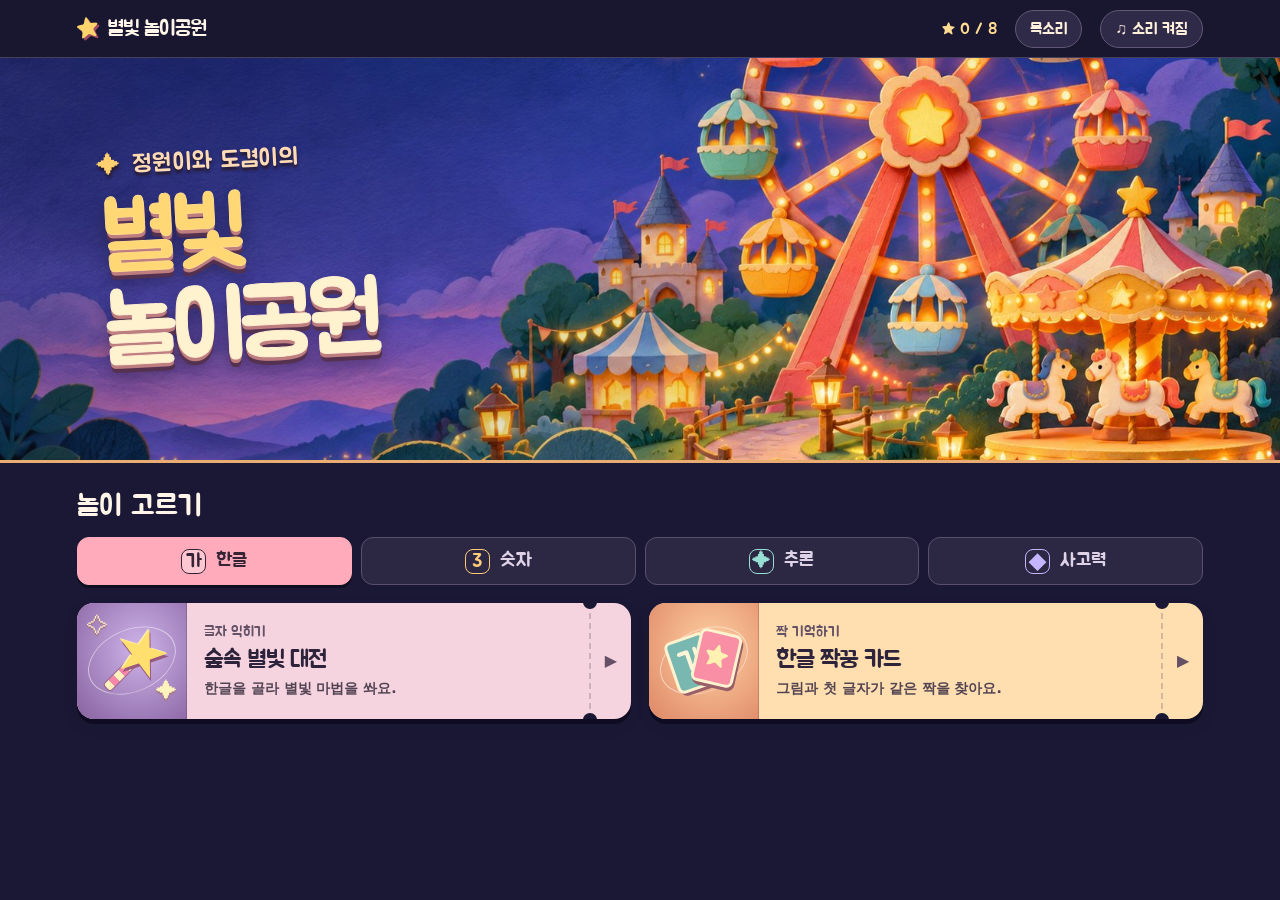
==== index.html @ 73d5eaa0 "공통 캐릭터 설정을 독립 목록으로 분리" ====
<!doctype html>
<html lang="ko">
  <head>
    <meta charset="utf-8" />
    <meta name="viewport" content="width=device-width, initial-scale=1" />
    <meta name="theme-color" content="#191632" />
    <title>정원이와 도겸이의 별빛 놀이공원</title>
    <link rel="stylesheet" href="shared/park.css?v=characters1" />
    <link rel="preload" as="image" href="shared/art/park-panorama.jpg" />
    <script defer src="shared/voice/sohee/lines.js"></script>
    <script src="shared/characters/catalog.js" defer></script>
    <script src="shared/park.js?v=characters1" defer></script>
    <script src="shared/lobby.js?v=characters1" defer></script>
  </head>
  <body>
    <div class="park-frame">
      <header class="park-bar">
        <a class="brand" href="./index.html" aria-label="별빛 놀이공원 처음으로"
          ><span class="brand-star" aria-hidden="true">★</span> 별빛 놀이공원</a
        >
        <div class="bar-actions">
          <span
            id="badgeCount"
            class="badge-count"
            title="완료한 놀이 수"
          ></span
          ><button class="sound" id="voiceOpen" type="button">목소리</button
          ><button class="sound" id="sound" type="button"></button>
        </div>
      </header>
      <main id="lobby">
        <section class="panorama" aria-labelledby="parkTitle">
          <div class="title-block">
            <p class="family">
              <span aria-hidden="true">✦</span> 정원이와 도겸이의
            </p>
            <h1 id="parkTitle"><span>별빛</span><br />놀이공원</h1>
          </div>
          <div class="signature" id="signature" aria-hidden="true">
            아빠's make <i>✦</i>
          </div>
        </section>
        <section class="arcade" aria-labelledby="lobbyTitle">
          <div class="section-head"><h2 id="lobbyTitle">놀이 고르기</h2></div>
          <nav class="areas" id="areas" aria-label="놀이 구역"></nav>
          <div class="tickets" id="tickets" aria-live="polite"></div>
        </section>
      </main>
      <main class="character-screen" id="characterScreen" hidden>
        <div class="choose-wrap">
          <button class="back" id="back" type="button">‹ 놀이 고르기</button>
          <p class="selected-game" id="chosenGame"></p>
          <h1 id="chooseTitle" tabindex="-1">누구와 함께 놀까?</h1>
          <div class="heroes" id="heroes"></div>
        </div>
      </main>
    </div>
    <dialog id="voiceDialog" aria-labelledby="voiceTitle">
      <h2 id="voiceTitle">안내 목소리</h2>
      <label for="voiceList">누구의 목소리로 놀까요?</label>
      <select id="voiceList">
        <option value="sohee">소희 · 새 목소리</option>
        <option value="classic">기존 목소리 · F1</option>
        <option value="device">기기 한국어 음성</option>
      </select>
      <button class="back" id="voiceListen" type="button">♫ 미리 듣기</button>
      <div class="voice-actions">
        <button class="back" id="voiceClose" type="button">닫기</button
        ><button class="hero-start" id="voiceSave" type="button">
          이 목소리로 놀기
        </button>
      </div>
    </dialog>
    <noscript
      >게임을 실행하려면 브라우저에서 자바스크립트를 켜 주세요.</noscript
    >
  </body>
</html>
---- shared/park.css ----
@font-face {
  font-family: Jua;
  src: url(font/Jua-Regular.ttf) format('truetype');
  font-display: swap;
}
:root {
  color-scheme: dark;
  --ink: #fff6e9;
  --navy: #1b1835;
  --gold: #ffdb84;
  --font: Jua, 'Malgun Gothic', sans-serif;
  --body: 'Malgun Gothic', system-ui, sans-serif;
}
* {
  box-sizing: border-box;
}
[hidden] {
  display: none !important;
}
body {
  margin: 0;
  background: #14122a;
  color: var(--ink);
  font: 16px/1.5 var(--body);
  word-break: keep-all;
}
a {
  color: inherit;
  text-decoration: none;
}
button,
a {
  touch-action: manipulation;
  -webkit-tap-highlight-color: transparent;
}
button {
  cursor: pointer;
  font: inherit;
  color: inherit;
}
button:focus-visible,
a:focus-visible,
[tabindex]:focus-visible {
  outline: 4px solid #ffe997;
  outline-offset: 4px;
}
.park-frame {
  max-width: 1680px;
  margin: auto;
  min-height: 100svh;
  background: var(--navy);
  box-shadow: 0 0 100px #100d23;
}
.park-bar {
  height: 58px;
  display: flex;
  align-items: center;
  justify-content: space-between;
  background: #19162f;
  padding: 0 clamp(18px, 6vw, 96px);
  border-bottom: 1px solid #47405b;
  position: relative;
  z-index: 2;
}
.brand,
.bar-actions {
  display: flex;
  align-items: center;
}
.brand {
  gap: 9px;
  font: 21px var(--font);
  letter-spacing: -0.045em;
}
.brand-star {
  color: #ffd46c;
  font-size: 27px;
  transform: rotate(-12deg);
  text-shadow: 2px 2px #a04a64;
}
.bar-actions {
  gap: 18px;
}
.badge-count,
.sound,
.back {
  font: 16px var(--font);
}
.badge-count {
  color: #ffdc92;
}
.sound,
.back {
  padding: 8px 14px;
  border: 1px solid #625875;
  border-radius: 24px;
  background: #302a49;
  color: #fff0dc;
  min-height: 36px;
}
.panorama {
  height: clamp(280px, 45vh, 500px);
  position: relative;
  overflow: hidden;
  isolation: isolate;
  background: #24204c url(art/park-panorama.jpg) center 54% / cover no-repeat;
  border-bottom: 3px solid #e9ac73;
}
.panorama::before {
  content: '';
  position: absolute;
  inset: 0;
  background: linear-gradient(90deg, #15152c55, transparent 62%);
  z-index: -1;
}
.title-block {
  position: absolute;
  left: clamp(25px, 8vw, 135px);
  top: 50%;
  transform: translateY(-50%) rotate(-3deg);
}
.family {
  margin: 0 0 0.55em;
  font: clamp(18px, 1.85vw, 31px) var(--font);
  color: #ffdbb5;
  letter-spacing: 0.015em;
  text-shadow: 0 3px 3px #261829;
}
.family span {
  color: #ffcf70;
  margin-right: 4px;
}
.title-block h1 {
  margin: 0;
  font: clamp(55px, min(7.3vw, 10.8vh), 116px) / 0.99 var(--font);
  letter-spacing: -0.06em;
  color: #fff2ce;
  -webkit-text-stroke: 1px #ffeed1;
  text-shadow:
    0 4px #be7e7f,
    0 8px #54324f,
    0 11px 18px #18132e88;
}
.title-block h1 span {
  color: #ffd875;
  -webkit-text-stroke-color: #ffdc89;
}
.signature {
  position: absolute;
  left: clamp(22px, 8vw, 135px);
  bottom: 7%;
  font:
    italic clamp(16px, 1.6vw, 24px) Georgia,
    var(--font);
  color: #ffe4c8;
  opacity: 0;
  pointer-events: none;
  animation: signature 3.8s 0.1s ease-in-out 1 both;
  text-shadow: 0 1px 5px #000;
}
.signature i {
  color: var(--gold);
}
@keyframes signature {
  0% {
    opacity: 0;
    transform: translateX(-28px);
  }
  20%,
  68% {
    opacity: 0.95;
  }
  100% {
    opacity: 0;
    transform: translateX(42px);
  }
}
.arcade {
  max-width: 1400px;
  padding: clamp(16px, 2.8vh, 34px) clamp(18px, 6vw, 96px) 32px;
  margin: auto;
}
.section-head {
  display: flex;
  align-items: center;
  justify-content: space-between;
  margin-bottom: 12px;
}
.section-head h2 {
  margin: 0;
  font: clamp(24px, 2.3vw, 34px) var(--font);
}
.tickets-label {
  font: 700 12px/1 system-ui;
  letter-spacing: 0.17em;
  color: #c4abc9;
}
.areas {
  display: grid;
  grid-template-columns: repeat(4, 1fr);
  gap: 9px;
}
.area {
  min-height: 48px;
  border: 1px solid #5a506d;
  background: #2c2743;
  color: #ded2e7;
  border-radius: 12px;
  font: clamp(17px, 1.5vw, 23px) var(--font);
  display: flex;
  align-items: center;
  justify-content: center;
  gap: 10px;
}
.area span {
  display: grid;
  place-items: center;
  width: 25px;
  height: 25px;
  font-size: 19px;
  border: 1px solid currentColor;
  border-radius: 8px;
  color: var(--tab-color);
}
.area[aria-pressed='true'] {
  background: var(--tab-color);
  color: #362435;
  border-color: var(--tab-color);
  box-shadow: 0 3px 0 #100f22;
}
.area[aria-pressed='true'] span {
  background: #fff5;
  color: inherit;
}
.tickets {
  display: grid;
  grid-template-columns: repeat(2, minmax(0, 1fr));
  gap: 18px;
  margin-top: 18px;
}
.ticket {
  --paper: #f5d4e0;
  --tile: #87619f;
  --light: #ceb4e9;
  position: relative;
  display: flex;
  align-items: stretch;
  padding: 0;
  min-width: 0;
  min-height: 116px;
  text-align: left;
  background: var(--paper);
  border: 0;
  border-radius: 17px;
  box-shadow:
    0 5px #0e0b22,
    0 6px 18px #1111;
  color: #2d233b;
  overflow: hidden;
  transition: transform 0.18s;
}
.ticket:nth-child(even) {
  --paper: #ffdfb0;
  --tile: #de8666;
  --light: #ffd1a3;
}
.ticket[data-game='count'],
.ticket[data-game='basket'] {
  --paper: #fbe3a6;
  --tile: #e9a454;
  --light: #ffdf8f;
}
.ticket[data-game='pattern'],
.ticket[data-game='trail'] {
  --paper: #c5e8da;
  --tile: #559b98;
  --light: #c1e8b9;
}
.ticket[data-game='train'],
.ticket[data-game='detective'] {
  --paper: #cbdff0;
  --tile: #677fb2;
  --light: #c7c9fd;
}
.ticket:hover,
.hero-choice:hover {
  transform: translateY(-3px);
}
.ticket:active,
.hero-choice:active {
  transform: translateY(2px);
}
.ticket-copy {
  min-width: 0;
  flex: 1;
  padding: 14px 10px 14px 17px;
  display: flex;
  flex-direction: column;
  justify-content: center;
}
.ticket-copy small {
  font: 750 10px/1.2 system-ui;
  color: #655267;
  letter-spacing: 0.14em;
}
.ticket-copy strong {
  font: clamp(20px, 1.85vw, 28px) / 1.1 var(--font);
  letter-spacing: -0.04em;
  margin: 6px 0;
}
.ticket-copy > span {
  font: 600 14px/1.4 var(--body);
  color: #534452;
}
.ticket-stub {
  width: 42px;
  display: grid;
  align-items: center;
  justify-content: center;
  color: #665065;
  position: relative;
  border-left: 2px dashed #79687a55;
  font-size: 16px;
}
.ticket-stub::before,
.ticket-stub::after {
  content: '';
  position: absolute;
  left: -8px;
  width: 14px;
  height: 14px;
  border-radius: 50%;
  background: var(--navy);
}
.ticket-stub::before {
  top: -8px;
}
.ticket-stub::after {
  bottom: -8px;
}
.ticket-art {
  position: relative;
  isolation: isolate;
  overflow: hidden;
  display: grid;
  place-items: center;
  align-self: stretch;
  width: clamp(80px, 8.6vw, 141px);
  flex: none;
  background: radial-gradient(ellipse at 57% 40%, var(--light), var(--tile));
  border-right: 1px solid #51435935;
}
.ticket-art::before {
  content: '';
  position: absolute;
  inset: 8%;
  border: 1px solid #fff8;
  border-radius: 50%;
  transform: rotate(-24deg) scaleY(0.64);
  z-index: -1;
}
.ticket-art i,
.ticket-art b {
  position: absolute;
  color: #fff3bd;
  font: 21px Georgia;
  text-shadow: 0 2px #a67586;
}
.ticket-art i {
  left: 9%;
  top: 9%;
}
.ticket-art b {
  right: 8%;
  bottom: 13%;
}
.wand {
  display: block;
  position: relative;
  margin: -18px -22px 0 0;
  color: #ffdf6e;
  font: 56px/1 Georgia;
  transform: rotate(17deg);
  text-shadow:
    2px 3px #98597d,
    -1px -1px #fff3ae;
}
.wand::before {
  content: '';
  position: absolute;
  width: 9px;
  height: 45px;
  background: repeating-linear-gradient(0deg, #fff0be 0 7px, #f687a8 7px 14px);
  border: 1px solid #9b6689;
  left: 21px;
  top: 32px;
  transform: rotate(28deg);
  transform-origin: top;
  z-index: -1;
  border-radius: 4px;
}
.card-one,
.card-two {
  position: absolute;
  padding: 4px;
  display: grid;
  place-items: center;
  width: 43px;
  height: 54px;
  border: 3px solid #fff2ce;
  border-radius: 7px;
  font: 29px var(--font);
  box-shadow: 2px 3px #985f68;
}
.card-one {
  background: #79b8b0;
  color: #fff6da;
  transform: translate(-12px, 2px) rotate(-19deg);
}
.card-two {
  background: #f98fa4;
  color: #fff1b1;
  transform: translate(13px, -3px) rotate(13deg);
}
.big-symbol {
  font:
    49px/1 'Segoe UI Emoji',
    sans-serif;
  filter: drop-shadow(2px 5px 0 #0002);
  transform: rotate(-8deg);
}
.character-screen {
  min-height: calc(100svh - 58px);
  display: grid;
  place-items: center;
  padding: 24px 16px 40px;
  background:
    linear-gradient(#1e193bd9, #1e193be8),
    url(art/park-panorama.jpg) center/cover;
}
.choose-wrap {
  width: min(680px, 100%);
  text-align: center;
}
.back {
  float: left;
}
.selected-game {
  clear: both;
  padding-top: 14px;
  color: #ffd58a;
  font: 18px var(--font);
  margin: 0 0 8px;
}
.choose-wrap h1,
.play-title {
  margin: 0 0 20px;
  font: clamp(32px, 5vw, 58px) / 1.1 var(--font);
  letter-spacing: -0.04em;
}
.heroes {
  display: grid;
  grid-template-columns: 1fr 1fr;
  gap: 18px;
}
.hero-choice {
  display: flex;
  flex-direction: column;
  align-items: center;
  border-radius: 24px;
  border: 2px solid var(--hero-border);
  background: radial-gradient(
    ellipse at 50% 40%,
    var(--hero-background-light),
    var(--hero-background-dark)
  );
  color: var(--hero-text);
  padding: 15px 8px 18px;
  transition: transform 0.18s;
  box-shadow: 0 5px #3c3d62;
}
.pedestal {
  position: relative;
  width: 100%;
  height: clamp(134px, 22vw, 235px);
  display: grid;
  place-items: center;
}
.pedestal::before {
  content: '';
  position: absolute;
  background: #66628a44;
  width: 63%;
  height: 11%;
  border-radius: 50%;
  bottom: 3%;
}
.pedestal > img:first-child {
  height: 96%;
  width: 83%;
  object-fit: contain;
  position: relative;
  filter: drop-shadow(0 4px 2px #5c426033);
}
.pedestal .plush {
  position: absolute;
  right: 4%;
  bottom: 5%;
  width: 28%;
  height: 37%;
  object-fit: contain;
  filter: drop-shadow(0 3px 1px #76597555);
}
.hero-choice strong {
  font: 32px var(--font);
  margin-top: 6px;
}
.pet-name {
  font: 16px var(--font);
}
.hero-start {
  margin-top: 12px;
  padding: 8px 18px;
  border-radius: 50px;
  color: #fff2d8;
  background: #36304f;
  font: 17px var(--font);
}
@media (max-width: 680px) {
  .park-bar {
    height: 52px;
  }
  .brand {
    font-size: 18px;
  }
  .bar-actions {
    gap: 8px;
  }
  .badge-count {
    font-size: 14px;
  }
  .sound {
    font-size: 14px;
    padding: 7px 10px;
  }
  .panorama {
    height: clamp(225px, 34svh, 300px);
    background-position: 58% 50%;
  }
  .panorama::before {
    background: linear-gradient(90deg, #19163388, transparent 78%);
  }
  .title-block {
    left: 7%;
  }
  .title-block h1 {
    font-size: clamp(52px, 11vw, 80px);
  }
  .signature {
    bottom: 5%;
  }
  .arcade {
    padding-top: 17px;
  }
  .areas {
    gap: 5px;
  }
  .area {
    padding: 3px;
    min-height: 45px;
    gap: 5px;
    border-radius: 9px;
  }
  .area span {
    width: 20px;
    height: 21px;
    font-size: 16px;
  }
  .tickets {
    grid-template-columns: 1fr;
    gap: 13px;
    margin-top: 14px;
  }
  .ticket {
    min-height: 89px;
  }
  .ticket-art {
    width: 82px;
  }
  .ticket-copy {
    padding: 10px 8px 10px 13px;
  }
  .ticket-stub {
    width: 32px;
  }
  .section-head {
    margin-bottom: 9px;
  }
  .heroes {
    gap: 10px;
  }
  .hero-choice {
    border-radius: 19px;
  }
  .hero-choice strong {
    font-size: 26px;
  }
  .tickets-label {
    font-size: 10px;
  }
}
@media (max-width: 345px) {
  .area span {
    display: none;
  }
  .ticket-copy > span {
    font-size: 13px;
  }
  .ticket-art {
    width: 64px;
  }
  .badge-count {
    display: none;
  }
}
@media (prefers-reduced-motion: reduce) {
  *,
  *::before,
  *::after {
    animation-duration: 0.01ms !important;
    animation-iteration-count: 1 !important;
    transition-duration: 0.01ms !important;
    scroll-behavior: auto !important;
  }
  .signature {
    display: none;
  }
}
.pedestal > img:first-child {
  position: absolute;
  inset: 0 10% auto;
  width: 80%;
  height: 96%;
}
.ticket-copy small {
  font: 14px var(--font);
  letter-spacing: 0;
}
h1[tabindex='-1']:focus,
h2[tabindex='-1']:focus {
  outline: none;
}
/* Family voice settings */
#voiceDialog {
  width: min(370px, calc(100% - 28px));
  border: 2px solid #ab91b4;
  border-radius: 20px;
  padding: 24px;
  background: #2f2746;
  color: #fff2d8;
  box-shadow: 0 10px 40px #130d26aa;
}
#voiceDialog::backdrop {
  background: #160f2aba;
}
#voiceDialog h2 {
  margin: 0 0 10px;
  font: 30px var(--font);
}
#voiceDialog label {
  display: block;
  font-size: 16px;
}
#voiceDialog select {
  display: block;
  width: 100%;
  margin: 12px 0;
  padding: 10px;
  border-radius: 10px;
  font: 17px var(--font);
}
#voiceDialog .back {
  float: none;
}
.voice-actions {
  display: flex;
  align-items: center;
  justify-content: flex-end;
  gap: 8px;
  margin-top: 22px;
}
.voice-actions .hero-start {
  margin: 0;
  background: #ffd687;
  color: #382e45;
  border: 0;
  min-height: 42px;
}
@media (max-width: 420px) {
  .bar-actions {
    gap: 4px;
  }
  .bar-actions .sound {
    padding-inline: 8px;
  }
  .park-bar {
    padding-inline: 12px;
  }
}
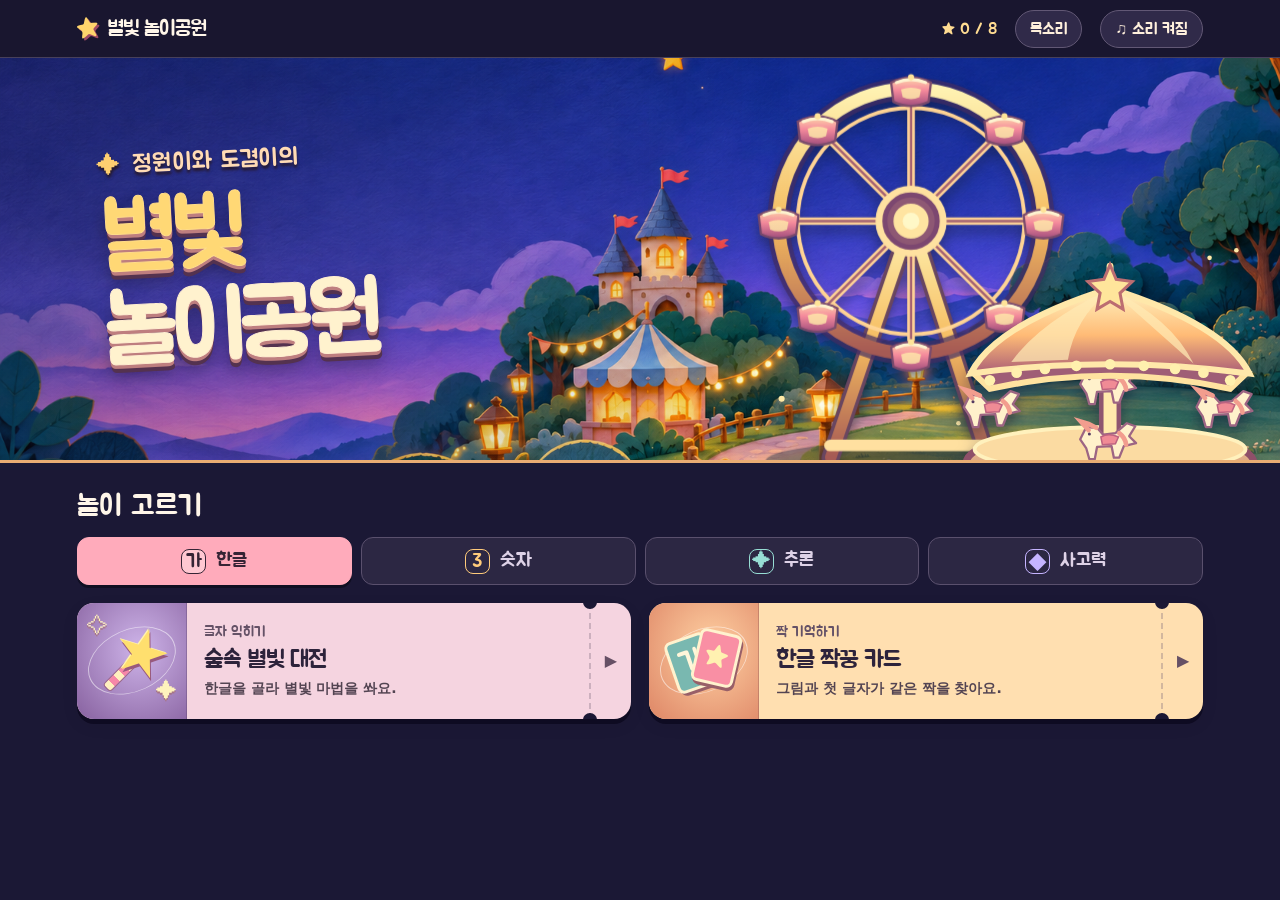
==== commit adcb8765: "Animate amusement park landing scene" ====
--- a/index.html
+++ b/index.html
@@ -5,12 +5,12 @@
     <meta name="viewport" content="width=device-width, initial-scale=1" />
     <meta name="theme-color" content="#191632" />
     <title>정원이와 도겸이의 별빛 놀이공원</title>
-    <link rel="stylesheet" href="shared/park.css?v=characters1" />
-    <link rel="preload" as="image" href="shared/art/park-panorama.jpg" />
+    <link rel="stylesheet" href="shared/park.css?v=animated-park1" />
+    <link rel="preload" as="image" href="shared/art/park-panorama-clearing.png" />
     <script defer src="shared/voice/sohee/lines.js"></script>
-    <script src="shared/characters/catalog.js" defer></script>
-    <script src="shared/park.js?v=characters1" defer></script>
-    <script src="shared/lobby.js?v=characters1" defer></script>
+    <script src="shared/characters/catalog.js?v=3d1" defer></script>
+    <script src="shared/park.js?v=voices2" defer></script>
+    <script src="shared/lobby.js?v=animated-park1" defer></script>
   </head>
   <body>
     <div class="park-frame">
@@ -30,6 +30,84 @@
       </header>
       <main id="lobby">
         <section class="panorama" aria-labelledby="parkTitle">
+          <svg class="park-scene" viewBox="0 0 1672 941" preserveAspectRatio="xMidYMid slice" aria-hidden="true" focusable="false">
+            <defs>
+              <linearGradient id="wheelGold" x2="0" y2="1"><stop stop-color="#fff3b3"/><stop offset=".52" stop-color="#f6bc60"/><stop offset="1" stop-color="#a65a54"/></linearGradient>
+              <linearGradient id="cabinPink" x2="0" y2="1"><stop stop-color="#ffdcab"/><stop offset=".45" stop-color="#f68b9d"/><stop offset="1" stop-color="#a34f7e"/></linearGradient>
+              <linearGradient id="roof" x2="0" y2="1"><stop stop-color="#fff4c2"/><stop offset=".55" stop-color="#ffbb76"/><stop offset="1" stop-color="#aa5e76"/></linearGradient>
+              <linearGradient id="base" x2="0" y2="1"><stop stop-color="#ffdda0"/><stop offset="1" stop-color="#b46d69"/></linearGradient>
+              <g id="cabin">
+                <path d="M-26 -8Q0 -22 26 -8L23 17Q0 28 -23 17Z" fill="url(#cabinPink)" stroke="#7b4b6c" stroke-width="3"/>
+                <path d="M-19 -8Q0 -16 19 -8" fill="none" stroke="#fff5d2" stroke-width="4" stroke-linecap="round"/>
+                <path d="M-13 1Q0 -4 13 1L11 11Q0 16 -11 11Z" fill="#ffe8a9" opacity=".85"/>
+                <circle cy="-15" r="4" fill="#ffe498"/>
+              </g>
+              <g id="horse">
+                <path d="M-31 10L-39 -2L-31 -18L-17 -17L-9 -8L7 -10L22 -23L33 -19L25 -6L34 3L18 7L12 22L5 22L2 7L-17 8L-20 24L-27 24Z" fill="#fff1cb" stroke="#9d6583" stroke-width="3" stroke-linejoin="round"/>
+                <path d="M-28 -14L-38 -25L-28 -22L-18 -17M12 -10Q20 -4 21 5" fill="none" stroke="#f29d8e" stroke-width="6" stroke-linecap="round"/>
+                <path d="M-12 -5Q-2 -11 11 -5L7 4L-10 5Z" fill="#f08b95" stroke="#bd6380" stroke-width="2"/>
+                <circle cx="-27" cy="-9" r="2" fill="#563c62"/>
+              </g>
+            </defs>
+            <g class="park-sparkles" fill="#ffeaa7">
+              <circle cx="963" cy="187" r="3"/><circle cx="1115" cy="122" r="3"/><circle cx="1290" cy="186" r="3"/>
+              <circle cx="1615" cy="459" r="3"/>
+            </g>
+            <g class="park-fireflies" fill="#ffeaa7">
+              <circle cx="1021" cy="653" r="4"/><circle cx="1252" cy="685" r="3"/><circle cx="1580" cy="469" r="3"/>
+            </g>
+            <g class="wheel-ride">
+              <ellipse cx="1190" cy="734" rx="190" ry="25" fill="#132842" opacity=".4"/>
+              <path d="M1190 421L1085 730M1190 421L1290 730" fill="none" stroke="#694660" stroke-width="24" stroke-linecap="round"/>
+              <path d="M1190 421L1085 730M1190 421L1290 730" fill="none" stroke="url(#wheelGold)" stroke-width="15" stroke-linecap="round"/>
+              <path d="M1084 714H1292" stroke="#ffe0a0" stroke-width="15" stroke-linecap="round"/>
+              <g class="ferris-rotor">
+                <circle cx="1190" cy="421" r="173" fill="none" stroke="#452e64" stroke-width="29" opacity=".7"/>
+                <circle cx="1190" cy="421" r="173" fill="none" stroke="url(#wheelGold)" stroke-width="17"/>
+                <circle cx="1190" cy="421" r="148" fill="none" stroke="#ffd494" stroke-width="5"/>
+                <path d="M1190 248V594M1017 421H1363M1068 299L1312 543M1312 299L1068 543" stroke="#ffd397" stroke-width="10" stroke-linecap="round"/>
+                <path d="M1190 248V594M1017 421H1363M1068 299L1312 543M1312 299L1068 543" stroke="#a36172" stroke-width="3"/>
+                <circle cx="1190" cy="421" r="42" fill="#7c4770" stroke="#ffe1a0" stroke-width="9"/>
+                <circle cx="1190" cy="421" r="19" fill="#ffdc83"/>
+                <g class="ferris-lights" fill="#ffec9d" stroke="#fff8d0" stroke-width="2">
+                  <circle cx="1190" cy="248" r="7"/><circle cx="1312" cy="299" r="7"/><circle cx="1363" cy="421" r="7"/><circle cx="1312" cy="543" r="7"/>
+                  <circle cx="1190" cy="594" r="7"/><circle cx="1068" cy="543" r="7"/><circle cx="1017" cy="421" r="7"/><circle cx="1068" cy="299" r="7"/>
+                </g>
+                <g transform="translate(1190 248)"><g class="ferris-cabin"><use href="#cabin"/></g></g>
+                <g transform="translate(1312 299)"><g class="ferris-cabin"><use href="#cabin"/></g></g>
+                <g transform="translate(1363 421)"><g class="ferris-cabin"><use href="#cabin"/></g></g>
+                <g transform="translate(1312 543)"><g class="ferris-cabin"><use href="#cabin"/></g></g>
+                <g transform="translate(1190 594)"><g class="ferris-cabin"><use href="#cabin"/></g></g>
+                <g transform="translate(1068 543)"><g class="ferris-cabin"><use href="#cabin"/></g></g>
+                <g transform="translate(1017 421)"><g class="ferris-cabin"><use href="#cabin"/></g></g>
+                <g transform="translate(1068 299)"><g class="ferris-cabin"><use href="#cabin"/></g></g>
+              </g>
+              <circle cx="1190" cy="421" r="27" fill="#ffe4a1" stroke="#8e5874" stroke-width="8"/>
+              <circle cx="1190" cy="421" r="11" fill="#fff8c7"/>
+            </g>
+            <g class="carousel-ride">
+              <ellipse cx="1450" cy="760" rx="205" ry="47" fill="#142942" opacity=".42"/>
+              <ellipse cx="1450" cy="737" rx="188" ry="44" fill="url(#base)" stroke="#8e5069" stroke-width="9"/>
+              <ellipse cx="1450" cy="719" rx="177" ry="29" fill="#fbdba2" stroke="#fff1bd" stroke-width="5"/>
+              <path d="M1450 512V715" stroke="#8d5570" stroke-width="29"/>
+              <path d="M1450 512V715" stroke="#ffe9ac" stroke-width="17"/>
+              <g class="carousel-horses">
+                <g class="carousel-horse" style="--phase: 0s" transform="translate(1298 666)"><use href="#horse"/></g>
+                <g class="carousel-horse" style="--phase: -2.4s" transform="translate(1450 636)"><use href="#horse"/></g>
+                <g class="carousel-horse" style="--phase: -4.8s" transform="translate(1602 666)"><use href="#horse"/></g>
+                <g class="carousel-horse" style="--phase: -7.2s" transform="translate(1450 708)"><use href="#horse"/></g>
+              </g>
+              <path d="M1272 620Q1450 584 1628 620L1607 640Q1450 606 1293 640Z" fill="#9f5e76" stroke="#ffe3a0" stroke-width="8"/>
+              <path d="M1268 620Q1300 556 1450 509Q1600 556 1632 620Q1450 596 1268 620Z" fill="url(#roof)" stroke="#ffe8aa" stroke-width="8"/>
+              <path d="M1321 605Q1360 551 1450 510Q1403 550 1395 602M1450 510Q1530 548 1559 607" fill="#ffeab4" opacity=".72"/>
+              <path d="M1450 509V480" stroke="#ffe6a5" stroke-width="9" stroke-linecap="round"/>
+              <path d="M1450 478L1458 497L1479 500L1463 515L1467 536L1450 526L1433 536L1437 515L1421 500L1442 497Z" fill="#ffe59b" stroke="#bc6d71" stroke-width="4"/>
+              <g class="carousel-lights" fill="#fff0ae">
+                <circle cx="1293" cy="629" r="7"/><circle cx="1328" cy="619" r="7"/><circle cx="1365" cy="614" r="7"/><circle cx="1406" cy="610" r="7"/>
+                <circle cx="1450" cy="608" r="7"/><circle cx="1494" cy="610" r="7"/><circle cx="1535" cy="614" r="7"/><circle cx="1572" cy="619" r="7"/><circle cx="1607" cy="629" r="7"/>
+              </g>
+            </g>
+          </svg>
           <div class="title-block">
             <p class="family">
               <span aria-hidden="true">✦</span> 정원이와 도겸이의
@@ -59,7 +137,8 @@
       <h2 id="voiceTitle">안내 목소리</h2>
       <label for="voiceList">누구의 목소리로 놀까요?</label>
       <select id="voiceList">
-        <option value="sohee">소희 · 새 목소리</option>
+        <option value="sohee">소희 · 밝은 목소리</option>
+        <option value="vivian">Vivian · 경쾌한 목소리</option>
         <option value="classic">기존 목소리 · F1</option>
         <option value="device">기기 한국어 음성</option>
       </select>
--- a/shared/park.css
+++ b/shared/park.css
@@ -103,18 +103,100 @@
   position: relative;
   overflow: hidden;
   isolation: isolate;
-  background: #24204c url(art/park-panorama.jpg) center 54% / cover no-repeat;
+  background: #24204c url(art/park-panorama-clearing.png) center / cover no-repeat;
   border-bottom: 3px solid #e9ac73;
+}
+.park-scene {
+  position: absolute;
+  inset: 0;
+  width: 100%;
+  height: 100%;
+  pointer-events: none;
+}
+.wheel-ride,
+.carousel-ride {
+  filter: drop-shadow(0 9px 8px #18213b88);
+}
+.ferris-rotor {
+  transform-box: view-box;
+  transform-origin: 1190px 421px;
+  animation: ferris-spin 32s linear infinite;
+}
+.ferris-cabin {
+  transform-box: fill-box;
+  transform-origin: center;
+  animation: cabin-upright 32s linear infinite;
+}
+.carousel-lights {
+  animation: ride-lights 2.4s ease-in-out infinite alternate;
+}
+.ferris-lights circle {
+  animation: chase-light 1.6s ease-in-out infinite;
+  animation-delay: var(--light-delay);
+}
+.ferris-lights circle:nth-child(1) { --light-delay: 0s; }
+.ferris-lights circle:nth-child(2) { --light-delay: .2s; }
+.ferris-lights circle:nth-child(3) { --light-delay: .4s; }
+.ferris-lights circle:nth-child(4) { --light-delay: .6s; }
+.ferris-lights circle:nth-child(5) { --light-delay: .8s; }
+.ferris-lights circle:nth-child(6) { --light-delay: 1s; }
+.ferris-lights circle:nth-child(7) { --light-delay: 1.2s; }
+.ferris-lights circle:nth-child(8) { --light-delay: 1.4s; }
+.park-sparkles {
+  animation: ride-lights 3.6s ease-in-out infinite alternate;
+}
+.park-fireflies {
+  animation: firefly-drift 5s ease-in-out infinite alternate;
+}
+.carousel-horse {
+  transform-box: view-box;
+  transform-origin: 0 0;
+  animation: carousel-orbit 9.6s linear infinite;
+  animation-delay: var(--phase);
+}
+#lobby[hidden] .park-scene *,
+.park-paused .park-scene * {
+  animation-play-state: paused !important;
+}
+@keyframes ferris-spin {
+  to { transform: rotate(360deg); }
+}
+@keyframes cabin-upright {
+  to { transform: rotate(-360deg); }
+}
+@keyframes ride-lights {
+  from { opacity: .65; }
+  to { opacity: 1; filter: drop-shadow(0 0 9px #fff5bd); }
+}
+@keyframes chase-light {
+  0%, 100% { opacity: .42; }
+  18%, 38% { opacity: 1; filter: drop-shadow(0 0 10px #fff5bd); }
+}
+@keyframes firefly-drift {
+  from { transform: translate(0, 0); opacity: .5; }
+  to { transform: translate(9px, -14px); opacity: 1; }
+}
+@keyframes carousel-orbit {
+  0%, 100% { transform: translate(1298px, 666px) scale(.73); }
+  12.5% { transform: translate(1350px, 643px) scale(.66); }
+  25% { transform: translate(1450px, 636px) scale(.65); }
+  37.5% { transform: translate(1550px, 643px) scale(.66); }
+  50% { transform: translate(1602px, 666px) scale(.73); }
+  62.5% { transform: translate(1550px, 693px) scale(.9); }
+  75% { transform: translate(1450px, 708px) scale(1.05); }
+  87.5% { transform: translate(1350px, 693px) scale(.9); }
 }
 .panorama::before {
   content: '';
   position: absolute;
   inset: 0;
   background: linear-gradient(90deg, #15152c55, transparent 62%);
-  z-index: -1;
+  z-index: 1;
+  pointer-events: none;
 }
 .title-block {
   position: absolute;
+  z-index: 2;
   left: clamp(25px, 8vw, 135px);
   top: 50%;
   transform: translateY(-50%) rotate(-3deg);
@@ -147,6 +229,7 @@
 }
 .signature {
   position: absolute;
+  z-index: 2;
   left: clamp(22px, 8vw, 135px);
   bottom: 7%;
   font:
@@ -502,15 +585,6 @@
   position: relative;
   filter: drop-shadow(0 4px 2px #5c426033);
 }
-.pedestal .plush {
-  position: absolute;
-  right: 4%;
-  bottom: 5%;
-  width: 28%;
-  height: 37%;
-  object-fit: contain;
-  filter: drop-shadow(0 3px 1px #76597555);
-}
 .hero-choice strong {
   font: 32px var(--font);
   margin-top: 6px;
@@ -545,7 +619,7 @@
   }
   .panorama {
     height: clamp(225px, 34svh, 300px);
-    background-position: 58% 50%;
+    background-position: center;
   }
   .panorama::before {
     background: linear-gradient(90deg, #19163388, transparent 78%);
@@ -624,6 +698,12 @@
   }
 }
 @media (prefers-reduced-motion: reduce) {
+  .panorama {
+    background-image: url(art/park-panorama.jpg);
+  }
+  .park-scene {
+    display: none;
+  }
   *,
   *::before,
   *::after {
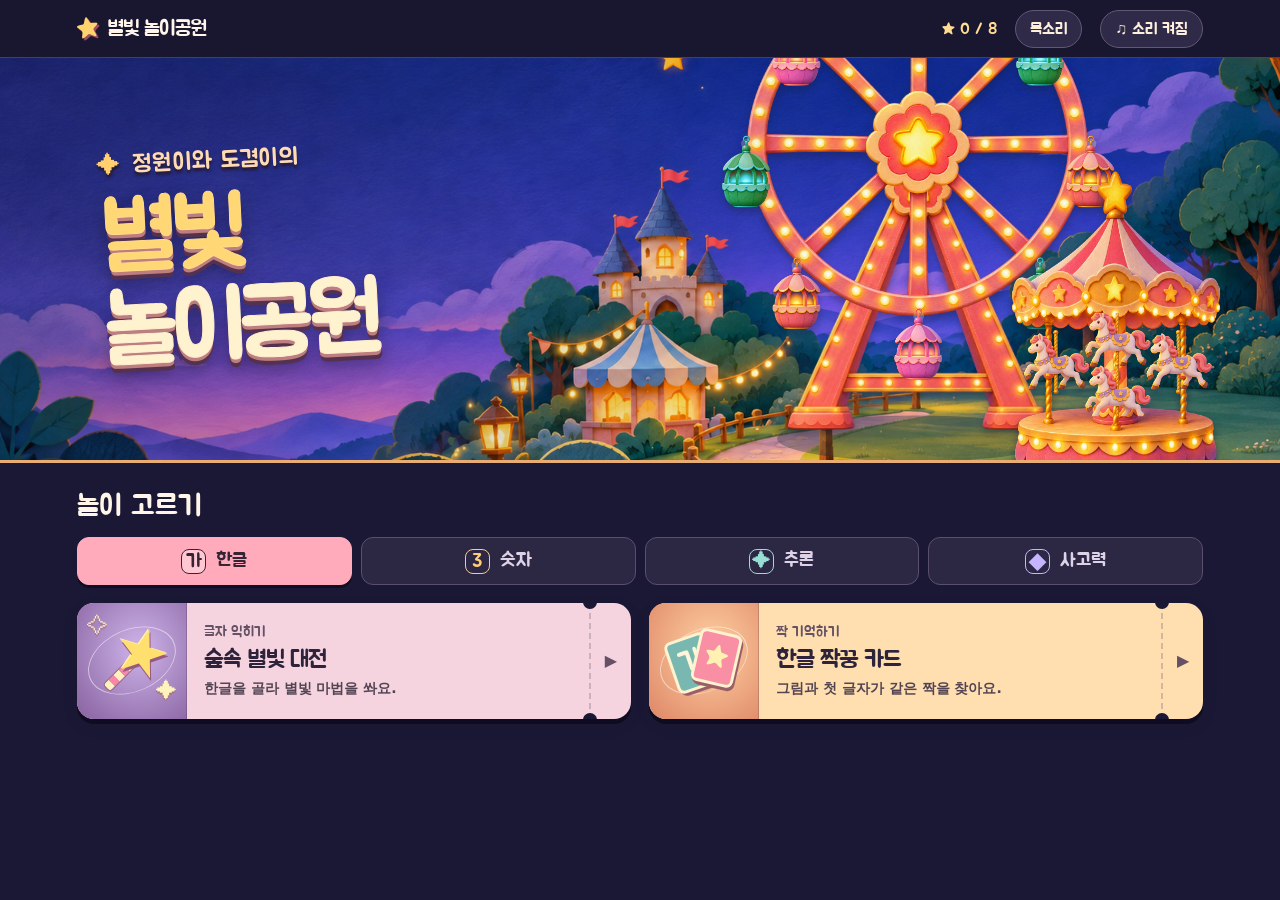
==== commit 701386b8: "메인 화면 놀이기구를 배경 그림체에 맞게 교체" ====
--- a/index.html
+++ b/index.html
@@ -5,12 +5,12 @@
     <meta name="viewport" content="width=device-width, initial-scale=1" />
     <meta name="theme-color" content="#191632" />
     <title>정원이와 도겸이의 별빛 놀이공원</title>
-    <link rel="stylesheet" href="shared/park.css?v=animated-park1" />
+    <link rel="stylesheet" href="shared/park.css?v=park-blend1" />
     <link rel="preload" as="image" href="shared/art/park-panorama-clearing.png" />
-    <script defer src="shared/voice/sohee/lines.js"></script>
+    <script defer src="shared/voice/sohee/lines.js?v=voices3"></script>
     <script src="shared/characters/catalog.js?v=3d1" defer></script>
-    <script src="shared/park.js?v=voices2" defer></script>
-    <script src="shared/lobby.js?v=animated-park1" defer></script>
+    <script src="shared/park.js?v=voices3" defer></script>
+    <script src="shared/lobby.js?v=animated-park2" defer></script>
   </head>
   <body>
     <div class="park-frame">
@@ -31,80 +31,51 @@
       <main id="lobby">
         <section class="panorama" aria-labelledby="parkTitle">
           <svg class="park-scene" viewBox="0 0 1672 941" preserveAspectRatio="xMidYMid slice" aria-hidden="true" focusable="false">
-            <defs>
-              <linearGradient id="wheelGold" x2="0" y2="1"><stop stop-color="#fff3b3"/><stop offset=".52" stop-color="#f6bc60"/><stop offset="1" stop-color="#a65a54"/></linearGradient>
-              <linearGradient id="cabinPink" x2="0" y2="1"><stop stop-color="#ffdcab"/><stop offset=".45" stop-color="#f68b9d"/><stop offset="1" stop-color="#a34f7e"/></linearGradient>
-              <linearGradient id="roof" x2="0" y2="1"><stop stop-color="#fff4c2"/><stop offset=".55" stop-color="#ffbb76"/><stop offset="1" stop-color="#aa5e76"/></linearGradient>
-              <linearGradient id="base" x2="0" y2="1"><stop stop-color="#ffdda0"/><stop offset="1" stop-color="#b46d69"/></linearGradient>
-              <g id="cabin">
-                <path d="M-26 -8Q0 -22 26 -8L23 17Q0 28 -23 17Z" fill="url(#cabinPink)" stroke="#7b4b6c" stroke-width="3"/>
-                <path d="M-19 -8Q0 -16 19 -8" fill="none" stroke="#fff5d2" stroke-width="4" stroke-linecap="round"/>
-                <path d="M-13 1Q0 -4 13 1L11 11Q0 16 -11 11Z" fill="#ffe8a9" opacity=".85"/>
-                <circle cy="-15" r="4" fill="#ffe498"/>
-              </g>
-              <g id="horse">
-                <path d="M-31 10L-39 -2L-31 -18L-17 -17L-9 -8L7 -10L22 -23L33 -19L25 -6L34 3L18 7L12 22L5 22L2 7L-17 8L-20 24L-27 24Z" fill="#fff1cb" stroke="#9d6583" stroke-width="3" stroke-linejoin="round"/>
-                <path d="M-28 -14L-38 -25L-28 -22L-18 -17M12 -10Q20 -4 21 5" fill="none" stroke="#f29d8e" stroke-width="6" stroke-linecap="round"/>
-                <path d="M-12 -5Q-2 -11 11 -5L7 4L-10 5Z" fill="#f08b95" stroke="#bd6380" stroke-width="2"/>
-                <circle cx="-27" cy="-9" r="2" fill="#563c62"/>
-              </g>
-            </defs>
-            <g class="park-sparkles" fill="#ffeaa7">
-              <circle cx="963" cy="187" r="3"/><circle cx="1115" cy="122" r="3"/><circle cx="1290" cy="186" r="3"/>
-              <circle cx="1615" cy="459" r="3"/>
+            <defs><clipPath id="carousel-opening"><rect x="1315" y="586" width="290" height="135"/></clipPath></defs>
+            <g class="park-sparkles" fill="#fff0a8">
+              <circle cx="885" cy="55" r="3"/><circle cx="1088" cy="42" r="3"/>
+              <circle cx="1019" cy="656" r="3"/><circle cx="1575" cy="864" r="3"/>
             </g>
-            <g class="park-fireflies" fill="#ffeaa7">
-              <circle cx="1021" cy="653" r="4"/><circle cx="1252" cy="685" r="3"/><circle cx="1580" cy="469" r="3"/>
+            <g class="park-ground-shadows" fill="#142940">
+              <ellipse cx="1198" cy="705" rx="183" ry="30" opacity=".34"/>
+              <ellipse cx="1457" cy="792" rx="147" ry="19" opacity=".35"/>
             </g>
             <g class="wheel-ride">
-              <ellipse cx="1190" cy="734" rx="190" ry="25" fill="#132842" opacity=".4"/>
-              <path d="M1190 421L1085 730M1190 421L1290 730" fill="none" stroke="#694660" stroke-width="24" stroke-linecap="round"/>
-              <path d="M1190 421L1085 730M1190 421L1290 730" fill="none" stroke="url(#wheelGold)" stroke-width="15" stroke-linecap="round"/>
-              <path d="M1084 714H1292" stroke="#ffe0a0" stroke-width="15" stroke-linecap="round"/>
+              <image href="shared/art/ferris-support.png" x="1020" y="319" width="360" height="390" preserveAspectRatio="none"/>
               <g class="ferris-rotor">
-                <circle cx="1190" cy="421" r="173" fill="none" stroke="#452e64" stroke-width="29" opacity=".7"/>
-                <circle cx="1190" cy="421" r="173" fill="none" stroke="url(#wheelGold)" stroke-width="17"/>
-                <circle cx="1190" cy="421" r="148" fill="none" stroke="#ffd494" stroke-width="5"/>
-                <path d="M1190 248V594M1017 421H1363M1068 299L1312 543M1312 299L1068 543" stroke="#ffd397" stroke-width="10" stroke-linecap="round"/>
-                <path d="M1190 248V594M1017 421H1363M1068 299L1312 543M1312 299L1068 543" stroke="#a36172" stroke-width="3"/>
-                <circle cx="1190" cy="421" r="42" fill="#7c4770" stroke="#ffe1a0" stroke-width="9"/>
-                <circle cx="1190" cy="421" r="19" fill="#ffdc83"/>
-                <g class="ferris-lights" fill="#ffec9d" stroke="#fff8d0" stroke-width="2">
-                  <circle cx="1190" cy="248" r="7"/><circle cx="1312" cy="299" r="7"/><circle cx="1363" cy="421" r="7"/><circle cx="1312" cy="543" r="7"/>
-                  <circle cx="1190" cy="594" r="7"/><circle cx="1068" cy="543" r="7"/><circle cx="1017" cy="421" r="7"/><circle cx="1068" cy="299" r="7"/>
+                <image href="shared/art/ferris-rotor.png" x="952" y="72" width="496" height="496"/>
+                <g class="ferris-glimmer" fill="#fff6c8">
+                  <circle cx="1200" cy="95" r="7"/><circle cx="1359" cy="161" r="7"/>
+                  <circle cx="1425" cy="320" r="7"/><circle cx="1359" cy="479" r="7"/>
+                  <circle cx="1200" cy="545" r="7"/><circle cx="1041" cy="479" r="7"/>
+                  <circle cx="975" cy="320" r="7"/><circle cx="1041" cy="161" r="7"/>
                 </g>
-                <g transform="translate(1190 248)"><g class="ferris-cabin"><use href="#cabin"/></g></g>
-                <g transform="translate(1312 299)"><g class="ferris-cabin"><use href="#cabin"/></g></g>
-                <g transform="translate(1363 421)"><g class="ferris-cabin"><use href="#cabin"/></g></g>
-                <g transform="translate(1312 543)"><g class="ferris-cabin"><use href="#cabin"/></g></g>
-                <g transform="translate(1190 594)"><g class="ferris-cabin"><use href="#cabin"/></g></g>
-                <g transform="translate(1068 543)"><g class="ferris-cabin"><use href="#cabin"/></g></g>
-                <g transform="translate(1017 421)"><g class="ferris-cabin"><use href="#cabin"/></g></g>
-                <g transform="translate(1068 299)"><g class="ferris-cabin"><use href="#cabin"/></g></g>
+                <g transform="translate(1200 95)"><g class="ferris-cabin"><image href="shared/art/ferris-cabin.png" x="-48" y="-18" width="96" height="115"/></g></g>
+                <g transform="translate(1359 161)"><g class="ferris-cabin cabin-teal"><image href="shared/art/ferris-cabin.png" x="-48" y="-18" width="96" height="115"/></g></g>
+                <g transform="translate(1425 320)"><g class="ferris-cabin"><image href="shared/art/ferris-cabin.png" x="-48" y="-18" width="96" height="115"/></g></g>
+                <g transform="translate(1359 479)"><g class="ferris-cabin cabin-teal"><image href="shared/art/ferris-cabin.png" x="-48" y="-18" width="96" height="115"/></g></g>
+                <g transform="translate(1200 545)"><g class="ferris-cabin cabin-amber"><image href="shared/art/ferris-cabin.png" x="-48" y="-18" width="96" height="115"/></g></g>
+                <g transform="translate(1041 479)"><g class="ferris-cabin"><image href="shared/art/ferris-cabin.png" x="-48" y="-18" width="96" height="115"/></g></g>
+                <g transform="translate(975 320)"><g class="ferris-cabin cabin-teal"><image href="shared/art/ferris-cabin.png" x="-48" y="-18" width="96" height="115"/></g></g>
+                <g transform="translate(1041 161)"><g class="ferris-cabin cabin-amber"><image href="shared/art/ferris-cabin.png" x="-48" y="-18" width="96" height="115"/></g></g>
               </g>
-              <circle cx="1190" cy="421" r="27" fill="#ffe4a1" stroke="#8e5874" stroke-width="8"/>
-              <circle cx="1190" cy="421" r="11" fill="#fff8c7"/>
             </g>
             <g class="carousel-ride">
-              <ellipse cx="1450" cy="760" rx="205" ry="47" fill="#142942" opacity=".42"/>
-              <ellipse cx="1450" cy="737" rx="188" ry="44" fill="url(#base)" stroke="#8e5069" stroke-width="9"/>
-              <ellipse cx="1450" cy="719" rx="177" ry="29" fill="#fbdba2" stroke="#fff1bd" stroke-width="5"/>
-              <path d="M1450 512V715" stroke="#8d5570" stroke-width="29"/>
-              <path d="M1450 512V715" stroke="#ffe9ac" stroke-width="17"/>
               <g class="carousel-horses">
-                <g class="carousel-horse" style="--phase: 0s" transform="translate(1298 666)"><use href="#horse"/></g>
-                <g class="carousel-horse" style="--phase: -2.4s" transform="translate(1450 636)"><use href="#horse"/></g>
-                <g class="carousel-horse" style="--phase: -4.8s" transform="translate(1602 666)"><use href="#horse"/></g>
-                <g class="carousel-horse" style="--phase: -7.2s" transform="translate(1450 708)"><use href="#horse"/></g>
+                <g class="carousel-horse-back" style="--phase: 0s"><g class="carousel-horse" transform="translate(1380 666)"><image href="shared/art/carousel-horse.png" x="-65" y="-65" width="130" height="100"/></g></g>
+                <g class="carousel-horse-back" style="--phase: -2.4s"><g class="carousel-horse" transform="translate(1460 636)"><image href="shared/art/carousel-horse.png" x="-65" y="-65" width="130" height="100"/></g></g>
+                <g class="carousel-horse-back" style="--phase: -4.8s"><g class="carousel-horse" transform="translate(1540 666)"><image href="shared/art/carousel-horse.png" x="-65" y="-65" width="130" height="100"/></g></g>
+                <g class="carousel-horse-back" style="--phase: -7.2s"><g class="carousel-horse" transform="translate(1460 708)"><image href="shared/art/carousel-horse.png" x="-65" y="-65" width="130" height="100"/></g></g>
               </g>
-              <path d="M1272 620Q1450 584 1628 620L1607 640Q1450 606 1293 640Z" fill="#9f5e76" stroke="#ffe3a0" stroke-width="8"/>
-              <path d="M1268 620Q1300 556 1450 509Q1600 556 1632 620Q1450 596 1268 620Z" fill="url(#roof)" stroke="#ffe8aa" stroke-width="8"/>
-              <path d="M1321 605Q1360 551 1450 510Q1403 550 1395 602M1450 510Q1530 548 1559 607" fill="#ffeab4" opacity=".72"/>
-              <path d="M1450 509V480" stroke="#ffe6a5" stroke-width="9" stroke-linecap="round"/>
-              <path d="M1450 478L1458 497L1479 500L1463 515L1467 536L1450 526L1433 536L1437 515L1421 500L1442 497Z" fill="#ffe59b" stroke="#bc6d71" stroke-width="4"/>
-              <g class="carousel-lights" fill="#fff0ae">
-                <circle cx="1293" cy="629" r="7"/><circle cx="1328" cy="619" r="7"/><circle cx="1365" cy="614" r="7"/><circle cx="1406" cy="610" r="7"/>
-                <circle cx="1450" cy="608" r="7"/><circle cx="1494" cy="610" r="7"/><circle cx="1535" cy="614" r="7"/><circle cx="1572" cy="619" r="7"/><circle cx="1607" cy="629" r="7"/>
+              <image class="carousel-shell" href="shared/art/carousel-shell.png" x="1245" y="394" width="425" height="420" preserveAspectRatio="none"/>
+              <g class="carousel-front-horses" clip-path="url(#carousel-opening)">
+                <g class="carousel-horse-front" style="--phase: 0s"><g class="carousel-horse" transform="translate(1380 666)"><image href="shared/art/carousel-horse.png" x="-65" y="-65" width="130" height="100"/></g></g>
+                <g class="carousel-horse-front" style="--phase: -2.4s"><g class="carousel-horse" transform="translate(1460 636)"><image href="shared/art/carousel-horse.png" x="-65" y="-65" width="130" height="100"/></g></g>
+                <g class="carousel-horse-front" style="--phase: -4.8s"><g class="carousel-horse" transform="translate(1540 666)"><image href="shared/art/carousel-horse.png" x="-65" y="-65" width="130" height="100"/></g></g>
+                <g class="carousel-horse-front" style="--phase: -7.2s"><g class="carousel-horse" transform="translate(1460 708)"><image href="shared/art/carousel-horse.png" x="-65" y="-65" width="130" height="100"/></g></g>
+              </g>
+              <g class="carousel-glimmer" fill="#fff3b2">
+                <circle cx="1340" cy="579" r="5"/><circle cx="1457" cy="586" r="5"/><circle cx="1572" cy="579" r="5"/>
               </g>
             </g>
           </svg>
@@ -139,7 +110,6 @@
       <select id="voiceList">
         <option value="sohee">소희 · 밝은 목소리</option>
         <option value="vivian">Vivian · 경쾌한 목소리</option>
-        <option value="classic">기존 목소리 · F1</option>
         <option value="device">기기 한국어 음성</option>
       </select>
       <button class="back" id="voiceListen" type="button">♫ 미리 듣기</button>
--- a/shared/park.css
+++ b/shared/park.css
@@ -115,11 +115,11 @@
 }
 .wheel-ride,
 .carousel-ride {
-  filter: drop-shadow(0 9px 8px #18213b88);
+  filter: drop-shadow(0 7px 5px #18213b55);
 }
 .ferris-rotor {
   transform-box: view-box;
-  transform-origin: 1190px 421px;
+  transform-origin: 1200px 320px;
   animation: ferris-spin 32s linear infinite;
 }
 .ferris-cabin {
@@ -127,26 +127,28 @@
   transform-origin: center;
   animation: cabin-upright 32s linear infinite;
 }
-.carousel-lights {
-  animation: ride-lights 2.4s ease-in-out infinite alternate;
-}
-.ferris-lights circle {
-  animation: chase-light 1.6s ease-in-out infinite;
-  animation-delay: var(--light-delay);
-}
-.ferris-lights circle:nth-child(1) { --light-delay: 0s; }
-.ferris-lights circle:nth-child(2) { --light-delay: .2s; }
-.ferris-lights circle:nth-child(3) { --light-delay: .4s; }
-.ferris-lights circle:nth-child(4) { --light-delay: .6s; }
-.ferris-lights circle:nth-child(5) { --light-delay: .8s; }
-.ferris-lights circle:nth-child(6) { --light-delay: 1s; }
-.ferris-lights circle:nth-child(7) { --light-delay: 1.2s; }
-.ferris-lights circle:nth-child(8) { --light-delay: 1.4s; }
-.park-sparkles {
-  animation: ride-lights 3.6s ease-in-out infinite alternate;
-}
-.park-fireflies {
-  animation: firefly-drift 5s ease-in-out infinite alternate;
+.cabin-teal {
+  filter: hue-rotate(137deg) saturate(.78);
+}
+.cabin-amber {
+  filter: hue-rotate(-35deg) saturate(.95);
+}
+.carousel-shell {
+  filter: drop-shadow(0 3px 4px #18213b44);
+}
+.park-sparkles,
+.ferris-glimmer,
+.carousel-glimmer {
+  opacity: .25;
+  animation: ride-glimmer 3.6s ease-in-out infinite alternate;
+}
+.ferris-glimmer {
+  animation-duration: 2.7s;
+}
+@media (min-width: 681px) {
+  .carousel-ride {
+    transform: translateY(-45px);
+  }
 }
 .carousel-horse {
   transform-box: view-box;
@@ -154,6 +156,15 @@
   animation: carousel-orbit 9.6s linear infinite;
   animation-delay: var(--phase);
 }
+.carousel-horse-back,
+.carousel-horse-front {
+  animation-duration: 9.6s;
+  animation-timing-function: steps(1, end);
+  animation-iteration-count: infinite;
+  animation-delay: var(--phase);
+}
+.carousel-horse-back { animation-name: carousel-back-depth; }
+.carousel-horse-front { animation-name: carousel-front-depth; }
 #lobby[hidden] .park-scene *,
 .park-paused .park-scene * {
   animation-play-state: paused !important;
@@ -164,27 +175,26 @@
 @keyframes cabin-upright {
   to { transform: rotate(-360deg); }
 }
-@keyframes ride-lights {
-  from { opacity: .65; }
-  to { opacity: 1; filter: drop-shadow(0 0 9px #fff5bd); }
-}
-@keyframes chase-light {
-  0%, 100% { opacity: .42; }
-  18%, 38% { opacity: 1; filter: drop-shadow(0 0 10px #fff5bd); }
-}
-@keyframes firefly-drift {
-  from { transform: translate(0, 0); opacity: .5; }
-  to { transform: translate(9px, -14px); opacity: 1; }
+@keyframes ride-glimmer {
+  to { opacity: .7; }
+}
+@keyframes carousel-back-depth {
+  0%, 49.99% { opacity: 1; }
+  50%, 99.99% { opacity: 0; }
+}
+@keyframes carousel-front-depth {
+  0%, 49.99% { opacity: 0; }
+  50%, 99.99% { opacity: 1; }
 }
 @keyframes carousel-orbit {
-  0%, 100% { transform: translate(1298px, 666px) scale(.73); }
-  12.5% { transform: translate(1350px, 643px) scale(.66); }
-  25% { transform: translate(1450px, 636px) scale(.65); }
-  37.5% { transform: translate(1550px, 643px) scale(.66); }
-  50% { transform: translate(1602px, 666px) scale(.73); }
-  62.5% { transform: translate(1550px, 693px) scale(.9); }
-  75% { transform: translate(1450px, 708px) scale(1.05); }
-  87.5% { transform: translate(1350px, 693px) scale(.9); }
+  0%, 100% { transform: translate(1380px, 666px) scale(.73); }
+  12.5% { transform: translate(1405px, 646px) scale(.66); }
+  25% { transform: translate(1460px, 636px) scale(.65); }
+  37.5% { transform: translate(1515px, 646px) scale(.66); }
+  50% { transform: translate(1540px, 666px) scale(.73); }
+  62.5% { transform: translate(1515px, 696px) scale(.9); }
+  75% { transform: translate(1460px, 708px) scale(1.05); }
+  87.5% { transform: translate(1405px, 696px) scale(.9); }
 }
 .panorama::before {
   content: '';
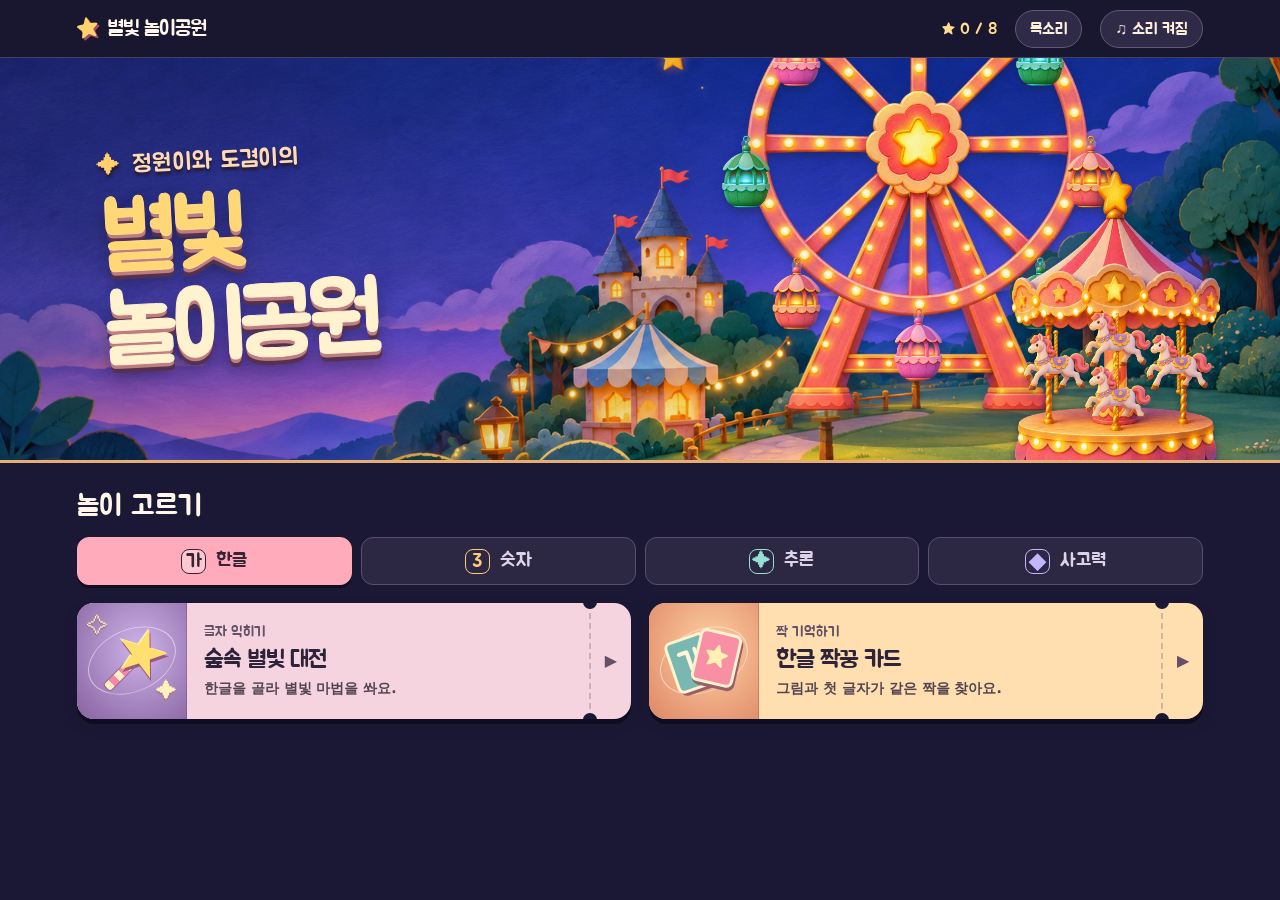
==== commit 56c4f1fc: "관람차 다리 접지와 중심 장식 위치 조정" ====
--- a/index.html
+++ b/index.html
@@ -37,11 +37,11 @@
               <circle cx="1019" cy="656" r="3"/><circle cx="1575" cy="864" r="3"/>
             </g>
             <g class="park-ground-shadows" fill="#142940">
-              <ellipse cx="1198" cy="705" rx="183" ry="30" opacity=".34"/>
+              <ellipse cx="1198" cy="690" rx="183" ry="27" opacity=".34"/>
               <ellipse cx="1457" cy="792" rx="147" ry="19" opacity=".35"/>
             </g>
             <g class="wheel-ride">
-              <image href="shared/art/ferris-support.png" x="1020" y="319" width="360" height="390" preserveAspectRatio="none"/>
+              <image href="shared/art/ferris-support.png" x="1020" y="294" width="360" height="390" preserveAspectRatio="none"/>
               <g class="ferris-rotor">
                 <image href="shared/art/ferris-rotor.png" x="952" y="72" width="496" height="496"/>
                 <g class="ferris-glimmer" fill="#fff6c8">
